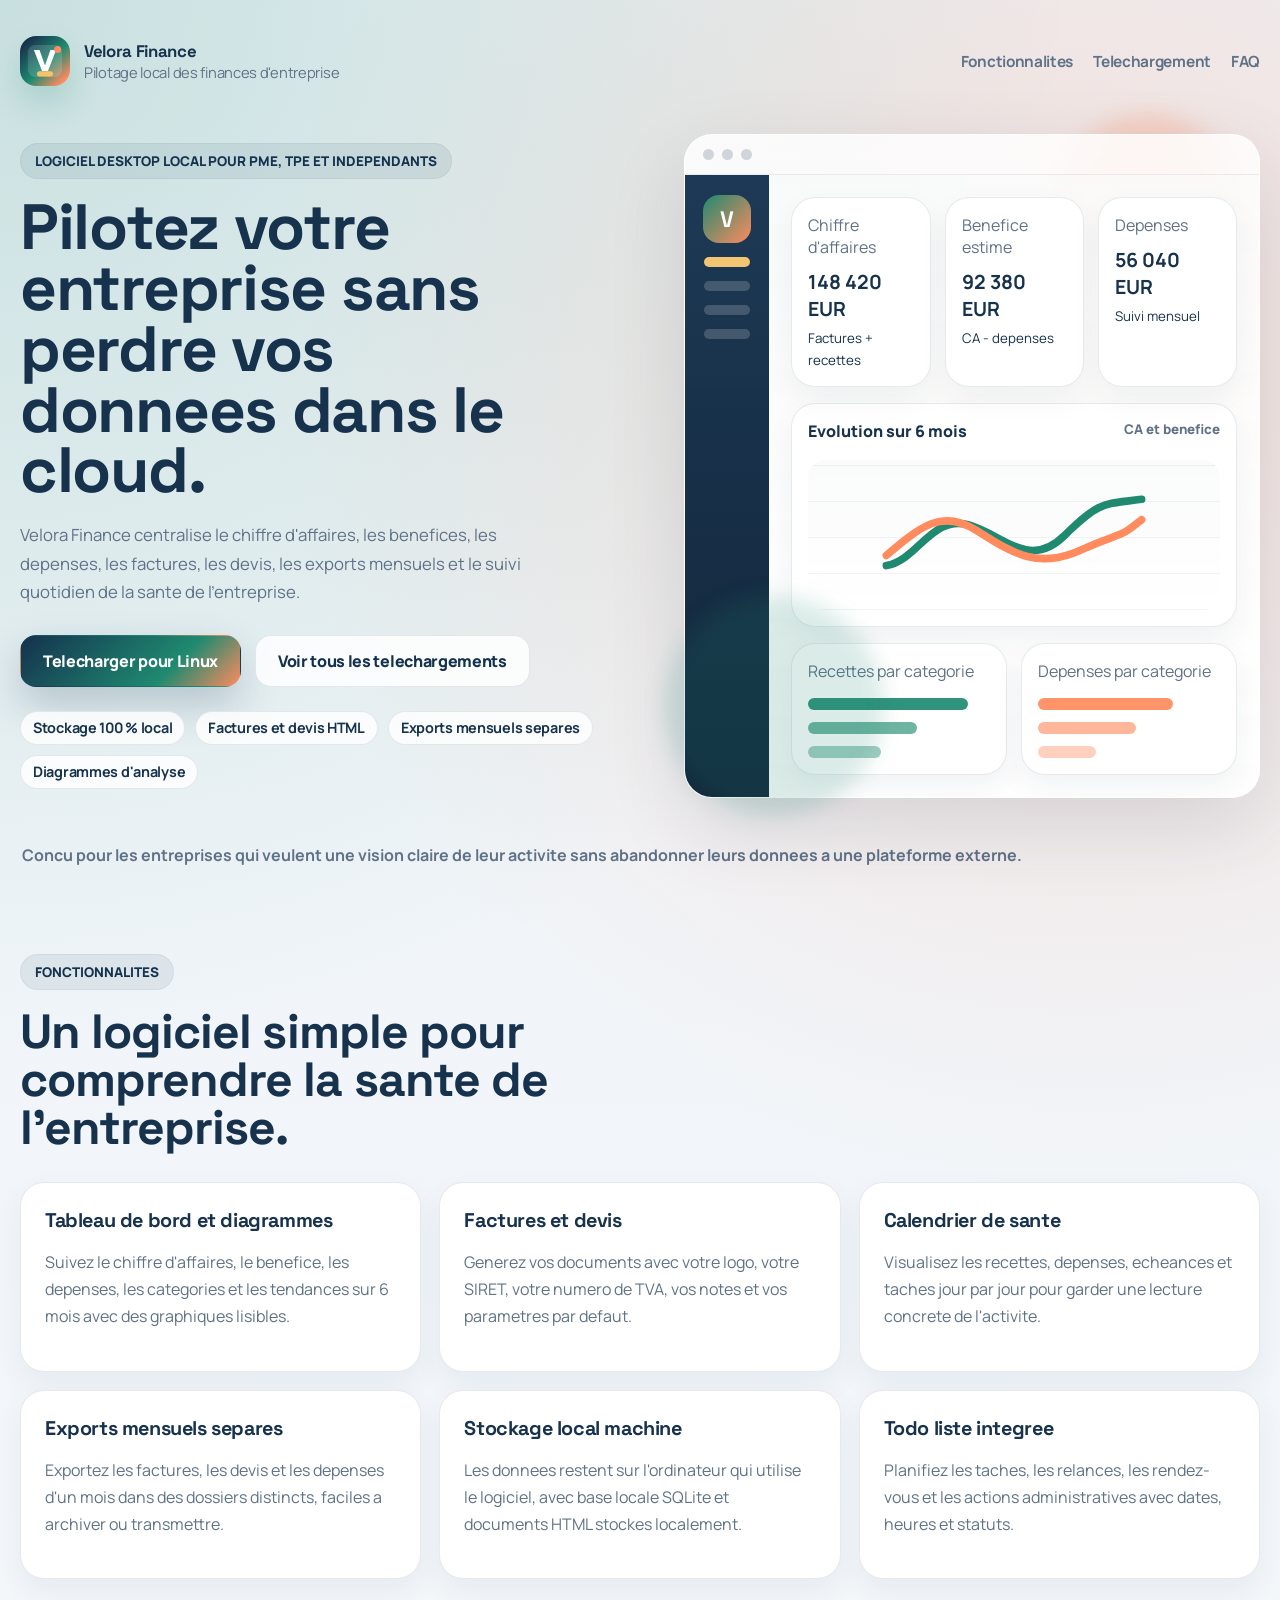
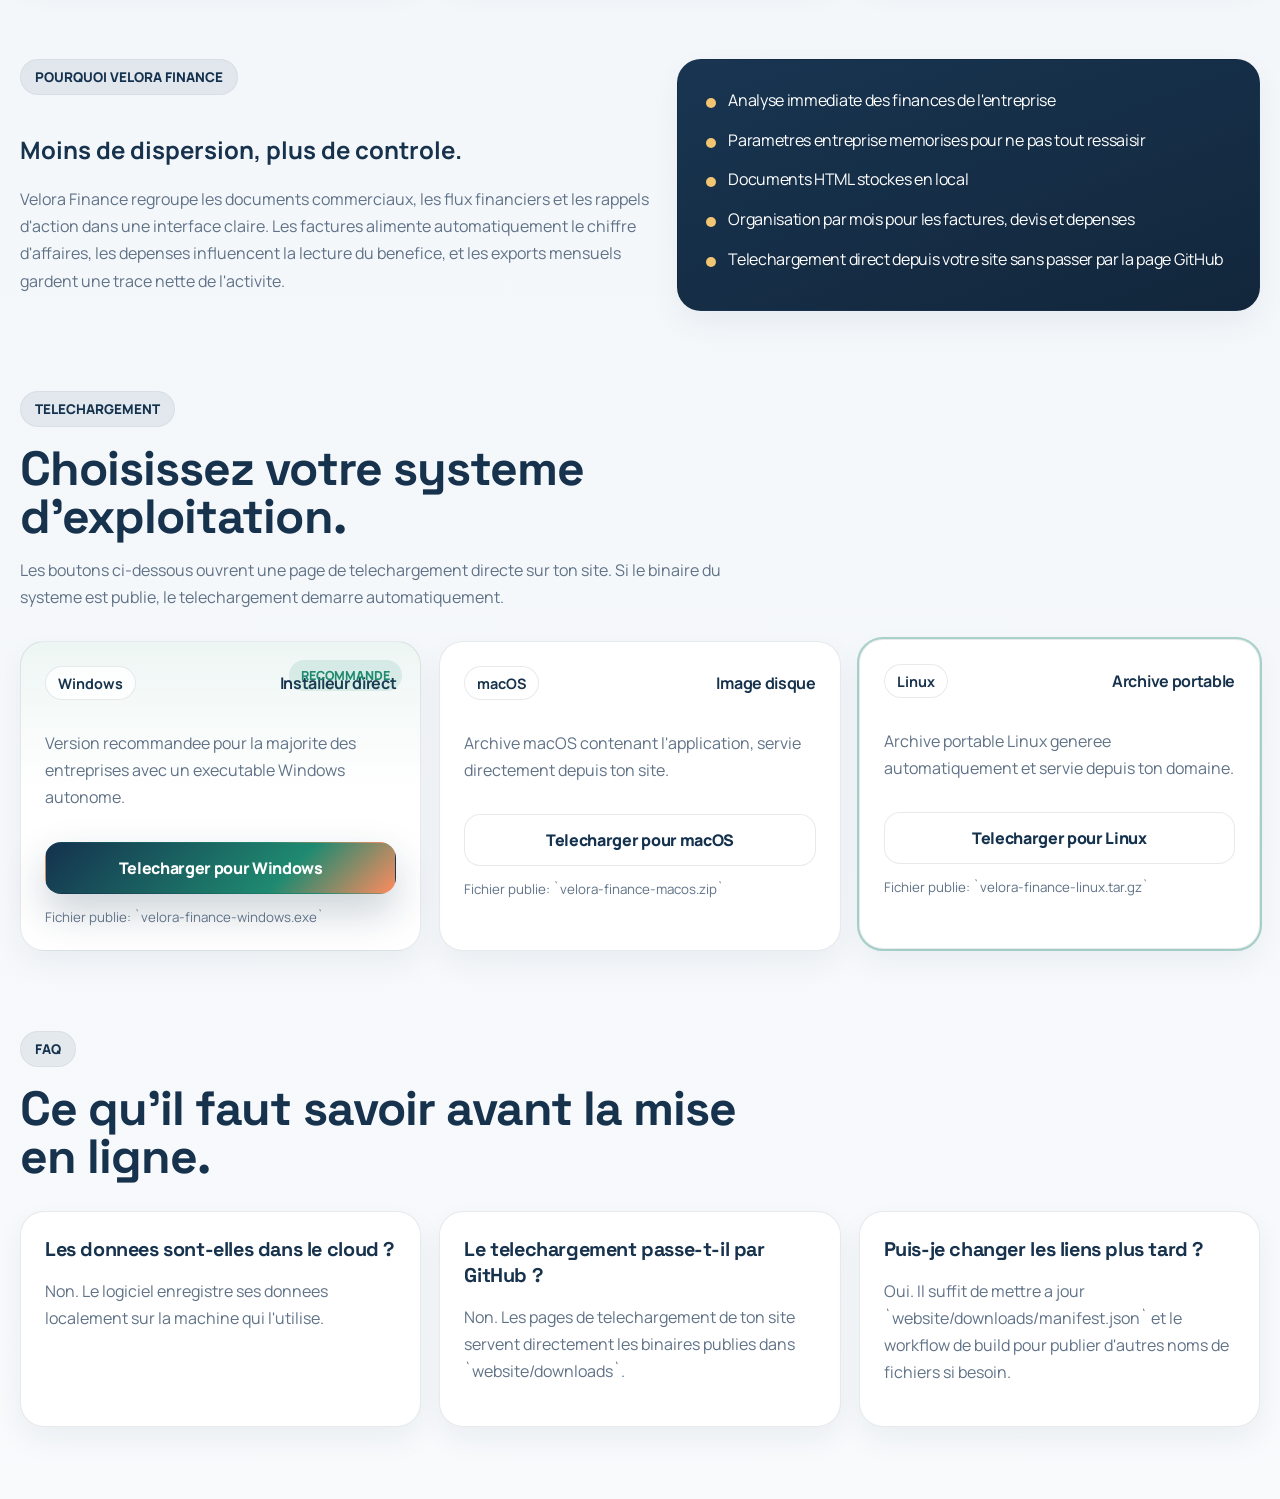
==== website/index.html @ 0680df42 "feat: initial Velora Finance release" ====
<!DOCTYPE html>
<html lang="fr">
<head>
    <meta charset="UTF-8">
    <meta name="viewport" content="width=device-width, initial-scale=1.0">
    <title>Velora Finance | Logiciel de gestion financiere locale</title>
    <meta name="description" content="Velora Finance aide les entreprises a suivre leur chiffre d'affaires, leurs benefices, leurs depenses, leurs factures et leurs devis avec un stockage 100 % local.">
    <link rel="icon" type="image/svg+xml" href="./logo.svg">
    <link rel="preconnect" href="https://fonts.googleapis.com">
    <link rel="preconnect" href="https://fonts.gstatic.com" crossorigin>
    <link href="https://fonts.googleapis.com/css2?family=Manrope:wght@400;500;700;800&family=Space+Grotesk:wght@500;700&display=swap" rel="stylesheet">
    <link rel="stylesheet" href="./styles.css">
</head>
<body>
    <div class="page-shell">
        <header class="site-header">
            <a class="brand" href="#top" aria-label="Velora Finance">
                <img src="./logo.svg" alt="Logo Velora Finance" class="brand-mark">
                <div>
                    <strong>Velora Finance</strong>
                    <span>Pilotage local des finances d'entreprise</span>
                </div>
            </a>
            <nav class="site-nav">
                <a href="#fonctionnalites">Fonctionnalites</a>
                <a href="#telechargement">Telechargement</a>
                <a href="#faq">FAQ</a>
            </nav>
        </header>

        <main id="top">
            <section class="hero">
                <div class="hero-copy">
                    <span class="eyebrow">Logiciel desktop local pour PME, TPE et independants</span>
                    <h1>Pilotez votre entreprise sans perdre vos donnees dans le cloud.</h1>
                    <p class="hero-text">
                        Velora Finance centralise le chiffre d'affaires, les benefices, les depenses, les factures,
                        les devis, les exports mensuels et le suivi quotidien de la sante de l'entreprise.
                    </p>
                    <div class="hero-actions">
                        <a id="hero-download" class="button button-primary" href="/telecharger/windows">Telecharger pour votre systeme</a>
                        <a class="button button-secondary" href="#telechargement">Voir tous les telechargements</a>
                    </div>
                    <div class="hero-badges">
                        <span>Stockage 100 % local</span>
                        <span>Factures et devis HTML</span>
                        <span>Exports mensuels separes</span>
                        <span>Diagrammes d'analyse</span>
                    </div>
                </div>

                <div class="hero-preview" aria-label="Apercu du logiciel">
                    <div class="preview-window">
                        <div class="preview-topbar">
                            <span></span>
                            <span></span>
                            <span></span>
                        </div>
                        <div class="preview-content">
                            <div class="preview-sidebar">
                                <div class="preview-logo">V</div>
                                <div class="preview-nav-item active"></div>
                                <div class="preview-nav-item"></div>
                                <div class="preview-nav-item"></div>
                                <div class="preview-nav-item"></div>
                            </div>
                            <div class="preview-main">
                                <div class="preview-grid">
                                    <article class="preview-card">
                                        <span>Chiffre d'affaires</span>
                                        <strong>148 420 EUR</strong>
                                        <small>Factures + recettes</small>
                                    </article>
                                    <article class="preview-card">
                                        <span>Benefice estime</span>
                                        <strong>92 380 EUR</strong>
                                        <small>CA - depenses</small>
                                    </article>
                                    <article class="preview-card">
                                        <span>Depenses</span>
                                        <strong>56 040 EUR</strong>
                                        <small>Suivi mensuel</small>
                                    </article>
                                </div>
                                <div class="preview-chart">
                                    <div class="chart-header">
                                        <span>Evolution sur 6 mois</span>
                                        <small>CA et benefice</small>
                                    </div>
                                    <div class="chart-lines">
                                        <span class="line teal"></span>
                                        <span class="line coral"></span>
                                    </div>
                                </div>
                                <div class="preview-lists">
                                    <div class="mini-panel">
                                        <span>Recettes par categorie</span>
                                        <div class="mini-bars teal-bars">
                                            <i></i><i></i><i></i>
                                        </div>
                                    </div>
                                    <div class="mini-panel">
                                        <span>Depenses par categorie</span>
                                        <div class="mini-bars coral-bars">
                                            <i></i><i></i><i></i>
                                        </div>
                                    </div>
                                </div>
                            </div>
                        </div>
                    </div>
                </div>
            </section>

            <section class="trust-strip">
                <p>Concu pour les entreprises qui veulent une vision claire de leur activite sans abandonner leurs donnees a une plateforme externe.</p>
            </section>

            <section id="fonctionnalites" class="section">
                <div class="section-head">
                    <span class="eyebrow">Fonctionnalites</span>
                    <h2>Un logiciel simple pour comprendre la sante de l'entreprise.</h2>
                </div>
                <div class="features-grid">
                    <article class="feature-card">
                        <h3>Tableau de bord et diagrammes</h3>
                        <p>Suivez le chiffre d'affaires, le benefice, les depenses, les categories et les tendances sur 6 mois avec des graphiques lisibles.</p>
                    </article>
                    <article class="feature-card">
                        <h3>Factures et devis</h3>
                        <p>Generez vos documents avec votre logo, votre SIRET, votre numero de TVA, vos notes et vos parametres par defaut.</p>
                    </article>
                    <article class="feature-card">
                        <h3>Calendrier de sante</h3>
                        <p>Visualisez les recettes, depenses, echeances et taches jour par jour pour garder une lecture concrete de l'activite.</p>
                    </article>
                    <article class="feature-card">
                        <h3>Exports mensuels separes</h3>
                        <p>Exportez les factures, les devis et les depenses d'un mois dans des dossiers distincts, faciles a archiver ou transmettre.</p>
                    </article>
                    <article class="feature-card">
                        <h3>Stockage local machine</h3>
                        <p>Les donnees restent sur l'ordinateur qui utilise le logiciel, avec base locale SQLite et documents HTML stockes localement.</p>
                    </article>
                    <article class="feature-card">
                        <h3>Todo liste integree</h3>
                        <p>Planifiez les taches, les relances, les rendez-vous et les actions administratives avec dates, heures et statuts.</p>
                    </article>
                </div>
            </section>

            <section class="section section-highlight">
                <div class="split-layout">
                    <div>
                        <span class="eyebrow">Pourquoi Velora Finance</span>
                        <h2>Moins de dispersion, plus de controle.</h2>
                        <p>
                            Velora Finance regroupe les documents commerciaux, les flux financiers et les rappels d'action
                            dans une interface claire. Les factures alimente automatiquement le chiffre d'affaires,
                            les depenses influencent la lecture du benefice, et les exports mensuels gardent une trace nette de l'activite.
                        </p>
                    </div>
                    <div class="highlight-panel">
                        <ul class="check-list">
                            <li>Analyse immediate des finances de l'entreprise</li>
                            <li>Parametres entreprise memorises pour ne pas tout ressaisir</li>
                            <li>Documents HTML stockes en local</li>
                            <li>Organisation par mois pour les factures, devis et depenses</li>
                            <li>Telechargement direct depuis votre site sans passer par la page GitHub</li>
                        </ul>
                    </div>
                </div>
            </section>

            <section id="telechargement" class="section">
                <div class="section-head">
                    <span class="eyebrow">Telechargement</span>
                    <h2>Choisissez votre systeme d'exploitation.</h2>
                    <p>Les boutons ci-dessous ouvrent une page de telechargement directe sur ton site. Si le binaire du systeme est publie, le telechargement demarre automatiquement.</p>
                </div>

                <div class="download-grid">
                    <article class="download-card recommended" data-os-card="windows">
                        <div class="download-top">
                            <span class="os-pill">Windows</span>
                            <strong>Installeur direct</strong>
                        </div>
                        <p>Version recommandee pour la majorite des entreprises avec un executable Windows autonome.</p>
                        <a class="button button-primary" href="/telecharger/windows">Telecharger pour Windows</a>
                        <small>Fichier publie: `velora-finance-windows.exe`</small>
                    </article>

                    <article class="download-card" data-os-card="macos">
                        <div class="download-top">
                            <span class="os-pill">macOS</span>
                            <strong>Image disque</strong>
                        </div>
                        <p>Archive macOS contenant l'application, servie directement depuis ton site.</p>
                        <a class="button button-secondary" href="/telecharger/macos">Telecharger pour macOS</a>
                        <small>Fichier publie: `velora-finance-macos.zip`</small>
                    </article>

                    <article class="download-card" data-os-card="linux">
                        <div class="download-top">
                            <span class="os-pill">Linux</span>
                            <strong>Archive portable</strong>
                        </div>
                        <p>Archive portable Linux generee automatiquement et servie depuis ton domaine.</p>
                        <a class="button button-secondary" href="/telecharger/linux">Telecharger pour Linux</a>
                        <small>Fichier publie: `velora-finance-linux.tar.gz`</small>
                    </article>
                </div>
            </section>

            <section id="faq" class="section">
                <div class="section-head">
                    <span class="eyebrow">FAQ</span>
                    <h2>Ce qu'il faut savoir avant la mise en ligne.</h2>
                </div>
                <div class="faq-list">
                    <article>
                        <h3>Les donnees sont-elles dans le cloud ?</h3>
                        <p>Non. Le logiciel enregistre ses donnees localement sur la machine qui l'utilise.</p>
                    </article>
                    <article>
                        <h3>Le telechargement passe-t-il par GitHub ?</h3>
                        <p>Non. Les pages de telechargement de ton site servent directement les binaires publies dans `website/downloads`.</p>
                    </article>
                    <article>
                        <h3>Puis-je changer les liens plus tard ?</h3>
                        <p>Oui. Il suffit de mettre a jour `website/downloads/manifest.json` et le workflow de build pour publier d'autres noms de fichiers si besoin.</p>
                    </article>
                </div>
            </section>
        </main>
    </div>

    <script src="./app.js"></script>
</body>
</html>
---- website/styles.css ----
:root {
    --navy: #14314e;
    --navy-deep: #0d2237;
    --teal: #1f8a70;
    --coral: #ff8b5e;
    --gold: #f2c572;
    --paper: #f4f6fa;
    --surface: #ffffff;
    --surface-soft: rgba(255, 255, 255, 0.7);
    --text: #17324d;
    --muted: #607287;
    --border: rgba(20, 49, 78, 0.1);
    --shadow: 0 28px 80px rgba(13, 34, 55, 0.12);
}

* {
    box-sizing: border-box;
}

html {
    scroll-behavior: smooth;
}

body {
    margin: 0;
    background:
        radial-gradient(circle at top left, rgba(31, 138, 112, 0.18), transparent 32%),
        radial-gradient(circle at 85% 12%, rgba(255, 139, 94, 0.2), transparent 28%),
        linear-gradient(180deg, #eef3f8 0%, #f8fafc 100%);
    color: var(--text);
    font-family: "Manrope", "Segoe UI", sans-serif;
}

a {
    color: inherit;
    text-decoration: none;
}

.page-shell {
    width: min(1240px, calc(100% - 40px));
    margin: 0 auto;
    padding: 20px 0 72px;
}

.site-header {
    display: flex;
    align-items: center;
    justify-content: space-between;
    gap: 24px;
    padding: 16px 0 24px;
}

.brand {
    display: inline-flex;
    align-items: center;
    gap: 14px;
}

.brand strong,
.brand span,
.site-nav a,
.hero-copy h1,
.section-head h2,
.feature-card h3,
.download-top strong,
.faq-list h3,
.check-list li,
.hero-badges span,
.button {
    letter-spacing: -0.02em;
}

.brand strong {
    display: block;
    font-family: "Space Grotesk", sans-serif;
    font-size: 1.05rem;
}

.brand span {
    display: block;
    color: var(--muted);
    font-size: 0.92rem;
}

.brand-mark {
    width: 50px;
    height: 50px;
    border-radius: 16px;
    box-shadow: 0 16px 30px rgba(31, 138, 112, 0.2);
}

.site-nav {
    display: flex;
    gap: 20px;
    flex-wrap: wrap;
}

.site-nav a {
    color: var(--muted);
    font-weight: 700;
    font-size: 0.96rem;
}

.hero {
    display: grid;
    grid-template-columns: 1.05fr 0.95fr;
    gap: 28px;
    align-items: center;
    padding: 24px 0 40px;
}

.eyebrow {
    display: inline-flex;
    align-items: center;
    gap: 8px;
    margin-bottom: 18px;
    padding: 8px 14px;
    background: rgba(20, 49, 78, 0.08);
    border: 1px solid rgba(20, 49, 78, 0.05);
    border-radius: 999px;
    color: var(--navy);
    font-size: 0.84rem;
    font-weight: 800;
    text-transform: uppercase;
}

.hero-copy h1 {
    max-width: 12ch;
    margin: 0;
    font-family: "Space Grotesk", sans-serif;
    font-size: clamp(2.7rem, 5vw, 4.8rem);
    line-height: 0.95;
}

.hero-text,
.section-head p,
.feature-card p,
.download-card p,
.faq-list p,
.section-highlight p {
    color: var(--muted);
    line-height: 1.7;
}

.hero-text {
    max-width: 56ch;
    margin: 20px 0 0;
    font-size: 1.05rem;
}

.hero-actions {
    display: flex;
    gap: 14px;
    flex-wrap: wrap;
    margin-top: 28px;
}

.button {
    display: inline-flex;
    align-items: center;
    justify-content: center;
    min-height: 52px;
    padding: 0 22px;
    border-radius: 16px;
    border: 1px solid transparent;
    font-weight: 800;
    transition: transform 160ms ease, box-shadow 160ms ease, background 160ms ease;
}

.button:hover {
    transform: translateY(-1px);
}

.button-primary {
    background: linear-gradient(135deg, var(--navy) 0%, var(--teal) 68%, var(--coral) 100%);
    color: #ffffff;
    box-shadow: 0 18px 40px rgba(20, 49, 78, 0.22);
}

.button-secondary {
    background: rgba(255, 255, 255, 0.82);
    border-color: var(--border);
    color: var(--navy);
}

.hero-badges {
    display: flex;
    gap: 10px;
    flex-wrap: wrap;
    margin-top: 24px;
}

.hero-badges span,
.os-pill {
    display: inline-flex;
    align-items: center;
    min-height: 34px;
    padding: 0 12px;
    border-radius: 999px;
    background: rgba(255, 255, 255, 0.8);
    border: 1px solid var(--border);
    font-size: 0.9rem;
    font-weight: 700;
}

.hero-preview {
    position: relative;
}

.hero-preview::before,
.hero-preview::after {
    content: "";
    position: absolute;
    inset: auto;
    border-radius: 999px;
    filter: blur(10px);
}

.hero-preview::before {
    width: 180px;
    height: 180px;
    right: 22px;
    top: -20px;
    background: rgba(255, 139, 94, 0.24);
}

.hero-preview::after {
    width: 220px;
    height: 220px;
    left: -20px;
    bottom: -18px;
    background: rgba(31, 138, 112, 0.16);
}

.preview-window {
    position: relative;
    overflow: hidden;
    background: rgba(255, 255, 255, 0.82);
    border: 1px solid rgba(255, 255, 255, 0.9);
    border-radius: 28px;
    box-shadow: var(--shadow);
    backdrop-filter: blur(14px);
}

.preview-topbar {
    display: flex;
    gap: 8px;
    padding: 14px 18px;
    border-bottom: 1px solid rgba(20, 49, 78, 0.08);
}

.preview-topbar span {
    width: 11px;
    height: 11px;
    border-radius: 50%;
    background: rgba(20, 49, 78, 0.18);
}

.preview-content {
    display: grid;
    grid-template-columns: 84px 1fr;
    min-height: 540px;
}

.preview-sidebar {
    display: flex;
    flex-direction: column;
    align-items: center;
    gap: 14px;
    padding: 20px 0;
    background: linear-gradient(180deg, rgba(20, 49, 78, 0.96), rgba(13, 34, 55, 0.98));
}

.preview-logo {
    display: grid;
    place-items: center;
    width: 48px;
    height: 48px;
    border-radius: 16px;
    background: linear-gradient(135deg, var(--teal), var(--coral));
    color: #ffffff;
    font-family: "Space Grotesk", sans-serif;
    font-size: 1.4rem;
    font-weight: 700;
}

.preview-nav-item {
    width: 46px;
    height: 10px;
    border-radius: 999px;
    background: rgba(255, 255, 255, 0.18);
}

.preview-nav-item.active {
    background: var(--gold);
}

.preview-main {
    padding: 22px;
    background:
        linear-gradient(180deg, rgba(255, 255, 255, 0.68), rgba(255, 255, 255, 0.98)),
        linear-gradient(135deg, rgba(31, 138, 112, 0.08), rgba(255, 139, 94, 0.08));
}

.preview-grid {
    display: grid;
    grid-template-columns: repeat(3, minmax(0, 1fr));
    gap: 14px;
}

.preview-card,
.preview-chart,
.mini-panel,
.feature-card,
.download-card,
.highlight-panel,
.faq-list article {
    border: 1px solid var(--border);
    border-radius: 24px;
    background: var(--surface);
    box-shadow: 0 12px 30px rgba(20, 49, 78, 0.06);
}

.preview-card {
    padding: 16px;
}

.preview-card span,
.chart-header small,
.mini-panel span,
.download-card small {
    color: var(--muted);
}

.preview-card strong {
    display: block;
    margin: 10px 0 4px;
    font-size: 1.22rem;
}

.preview-chart {
    margin-top: 16px;
    padding: 16px;
}

.chart-header {
    display: flex;
    justify-content: space-between;
    gap: 12px;
    font-weight: 800;
}

.chart-lines {
    position: relative;
    height: 150px;
    margin-top: 18px;
    border-radius: 18px;
    background:
        linear-gradient(180deg, rgba(20, 49, 78, 0.02) 0%, rgba(20, 49, 78, 0) 100%),
        repeating-linear-gradient(
            to top,
            rgba(20, 49, 78, 0.06) 0,
            rgba(20, 49, 78, 0.06) 1px,
            transparent 1px,
            transparent 36px
        );
}

.chart-lines .line {
    position: absolute;
    inset: 24px 18px 24px 18px;
    background-repeat: no-repeat;
    background-position: center;
    background-size: 100% 100%;
}

.chart-lines .line.teal {
    background-image: url("data:image/svg+xml,%3Csvg xmlns='http://www.w3.org/2000/svg' viewBox='0 0 100 40'%3E%3Cpath d='M0 32 C12 30, 18 12, 32 16 S56 34, 70 20 S86 8, 100 6' fill='none' stroke='%231f8a70' stroke-width='3' stroke-linecap='round'/%3E%3C/svg%3E");
}

.chart-lines .line.coral {
    background-image: url("data:image/svg+xml,%3Csvg xmlns='http://www.w3.org/2000/svg' viewBox='0 0 100 40'%3E%3Cpath d='M0 28 C14 16, 22 10, 35 18 S58 34, 76 26 S90 22, 100 14' fill='none' stroke='%23ff8b5e' stroke-width='3' stroke-linecap='round'/%3E%3C/svg%3E");
}

.preview-lists {
    display: grid;
    grid-template-columns: repeat(2, minmax(0, 1fr));
    gap: 14px;
    margin-top: 16px;
}

.mini-panel {
    padding: 16px;
}

.mini-bars {
    display: flex;
    flex-direction: column;
    gap: 12px;
    margin-top: 16px;
}

.mini-bars i {
    display: block;
    height: 12px;
    border-radius: 999px;
}

.teal-bars i:nth-child(1) { width: 88%; background: rgba(31, 138, 112, 0.92); }
.teal-bars i:nth-child(2) { width: 60%; background: rgba(31, 138, 112, 0.64); }
.teal-bars i:nth-child(3) { width: 40%; background: rgba(31, 138, 112, 0.42); }
.coral-bars i:nth-child(1) { width: 74%; background: rgba(255, 139, 94, 0.92); }
.coral-bars i:nth-child(2) { width: 54%; background: rgba(255, 139, 94, 0.62); }
.coral-bars i:nth-child(3) { width: 32%; background: rgba(255, 139, 94, 0.4); }

.trust-strip {
    margin: 6px 0 8px;
    padding: 0 2px;
}

.trust-strip p {
    margin: 0;
    color: var(--muted);
    font-weight: 700;
}

.section {
    padding: 80px 0 0;
}

.section-head {
    max-width: 760px;
}

.section-head h2 {
    margin: 0;
    font-family: "Space Grotesk", sans-serif;
    font-size: clamp(2rem, 4vw, 3rem);
    line-height: 1;
}

.section-head p {
    margin-top: 16px;
}

.features-grid,
.download-grid,
.faq-list {
    display: grid;
    gap: 18px;
    margin-top: 30px;
}

.features-grid {
    grid-template-columns: repeat(3, minmax(0, 1fr));
}

.feature-card {
    padding: 24px;
}

.feature-card h3,
.faq-list h3 {
    margin-top: 0;
    margin-bottom: 12px;
    font-family: "Space Grotesk", sans-serif;
    font-size: 1.24rem;
}

.section-highlight {
    position: relative;
}

.split-layout {
    display: grid;
    grid-template-columns: 1fr 0.92fr;
    gap: 24px;
    align-items: stretch;
}

.highlight-panel {
    padding: 28px;
    background: linear-gradient(160deg, rgba(20, 49, 78, 0.98), rgba(13, 34, 55, 0.98));
    color: #ffffff;
}

.check-list {
    margin: 0;
    padding: 0;
    list-style: none;
    display: grid;
    gap: 14px;
}

.check-list li {
    position: relative;
    padding-left: 22px;
    line-height: 1.6;
}

.check-list li::before {
    content: "";
    position: absolute;
    left: 0;
    top: 10px;
    width: 10px;
    height: 10px;
    border-radius: 50%;
    background: var(--gold);
}

.download-grid {
    grid-template-columns: repeat(3, minmax(0, 1fr));
}

.download-card {
    display: flex;
    flex-direction: column;
    gap: 14px;
    padding: 24px;
}

.download-card.recommended {
    position: relative;
    background:
        linear-gradient(180deg, rgba(31, 138, 112, 0.08), rgba(255, 255, 255, 1) 48%),
        var(--surface);
}

.download-card.recommended::before {
    content: "Recommande";
    position: absolute;
    top: 18px;
    right: 18px;
    padding: 7px 12px;
    border-radius: 999px;
    background: rgba(31, 138, 112, 0.12);
    color: var(--teal);
    font-size: 0.78rem;
    font-weight: 800;
    text-transform: uppercase;
}

.download-card.is-active {
    outline: 2px solid rgba(31, 138, 112, 0.35);
    transform: translateY(-2px);
}

.download-top {
    display: flex;
    justify-content: space-between;
    align-items: center;
    gap: 12px;
}

.faq-list {
    grid-template-columns: repeat(3, minmax(0, 1fr));
}

.faq-list article {
    padding: 24px;
}

@media (max-width: 1120px) {
    .hero,
    .split-layout,
    .features-grid,
    .download-grid,
    .faq-list {
        grid-template-columns: 1fr;
    }

    .preview-content {
        grid-template-columns: 64px 1fr;
    }
}

@media (max-width: 760px) {
    .page-shell {
        width: min(100% - 28px, 1240px);
    }

    .site-header {
        flex-direction: column;
        align-items: flex-start;
    }

    .hero-copy h1 {
        max-width: 100%;
    }

    .preview-grid,
    .preview-lists {
        grid-template-columns: 1fr;
    }

    .button {
        width: 100%;
    }

    .hero-actions {
        flex-direction: column;
    }
}
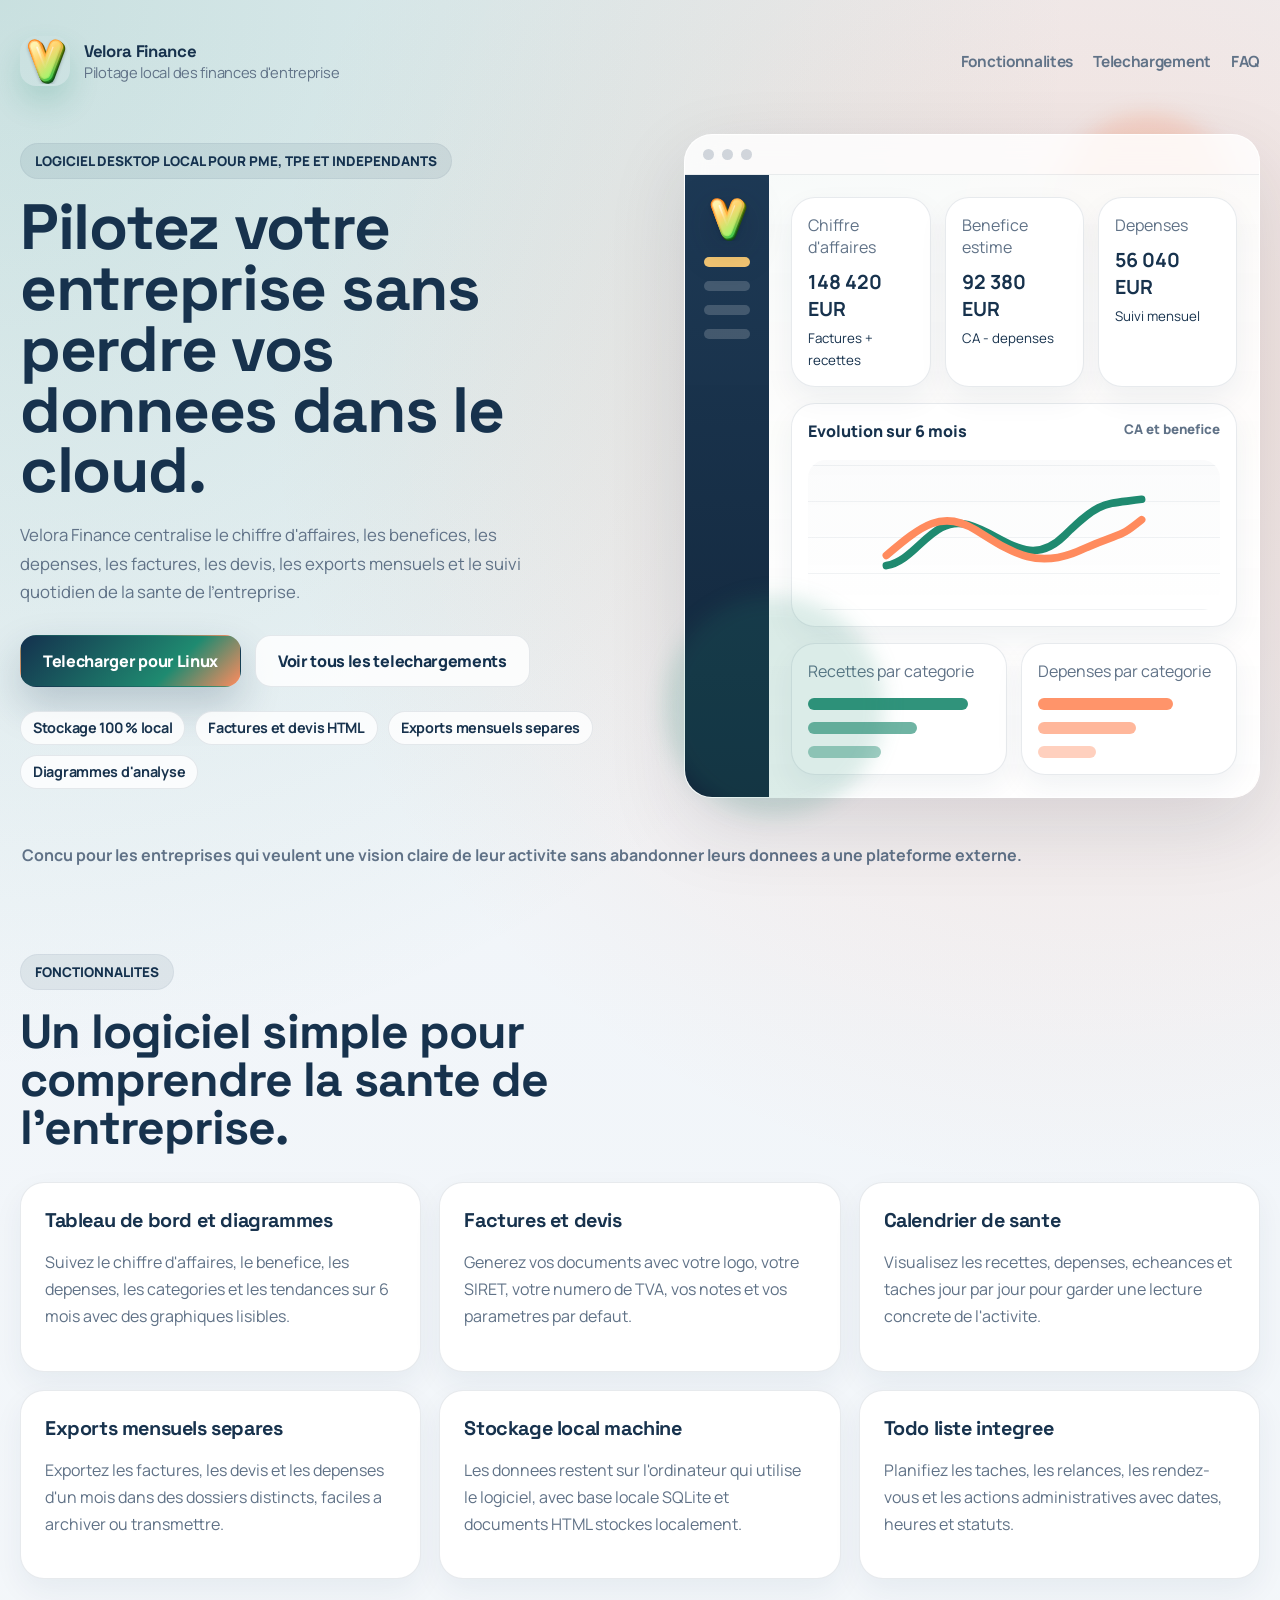
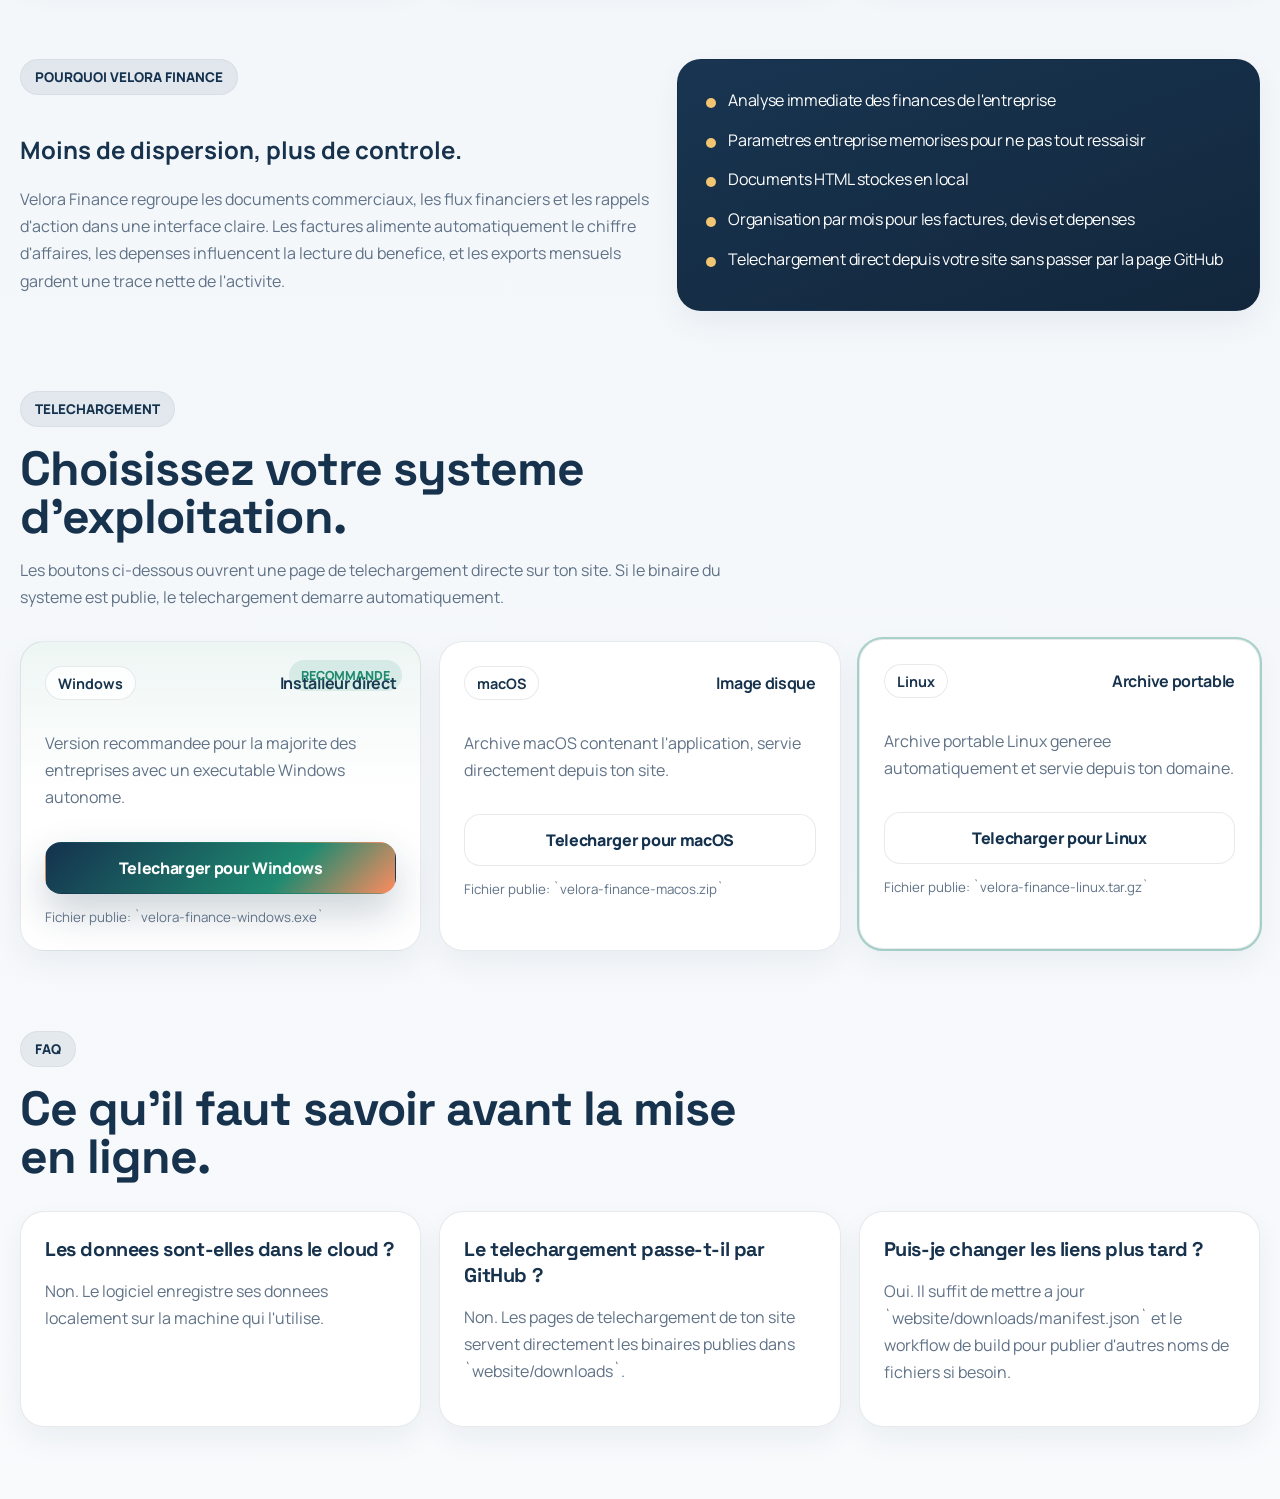
==== commit cc0ebdff: "ui: improve buttons, logo and interface polish" ====
--- a/website/index.html
+++ b/website/index.html
@@ -58,7 +58,7 @@
                         </div>
                         <div class="preview-content">
                             <div class="preview-sidebar">
-                                <div class="preview-logo">V</div>
+                                <img src="./logo.svg" alt="Logo Velora Finance" class="preview-logo">
                                 <div class="preview-nav-item active"></div>
                                 <div class="preview-nav-item"></div>
                                 <div class="preview-nav-item"></div>
--- a/website/styles.css
+++ b/website/styles.css
@@ -272,16 +272,10 @@
 }
 
 .preview-logo {
-    display: grid;
-    place-items: center;
     width: 48px;
     height: 48px;
-    border-radius: 16px;
-    background: linear-gradient(135deg, var(--teal), var(--coral));
-    color: #ffffff;
-    font-family: "Space Grotesk", sans-serif;
-    font-size: 1.4rem;
-    font-weight: 700;
+    object-fit: contain;
+    filter: drop-shadow(0 10px 18px rgba(15, 23, 42, 0.28));
 }
 
 .preview-nav-item {
@@ -602,4 +596,3 @@
         flex-direction: column;
     }
 }
-
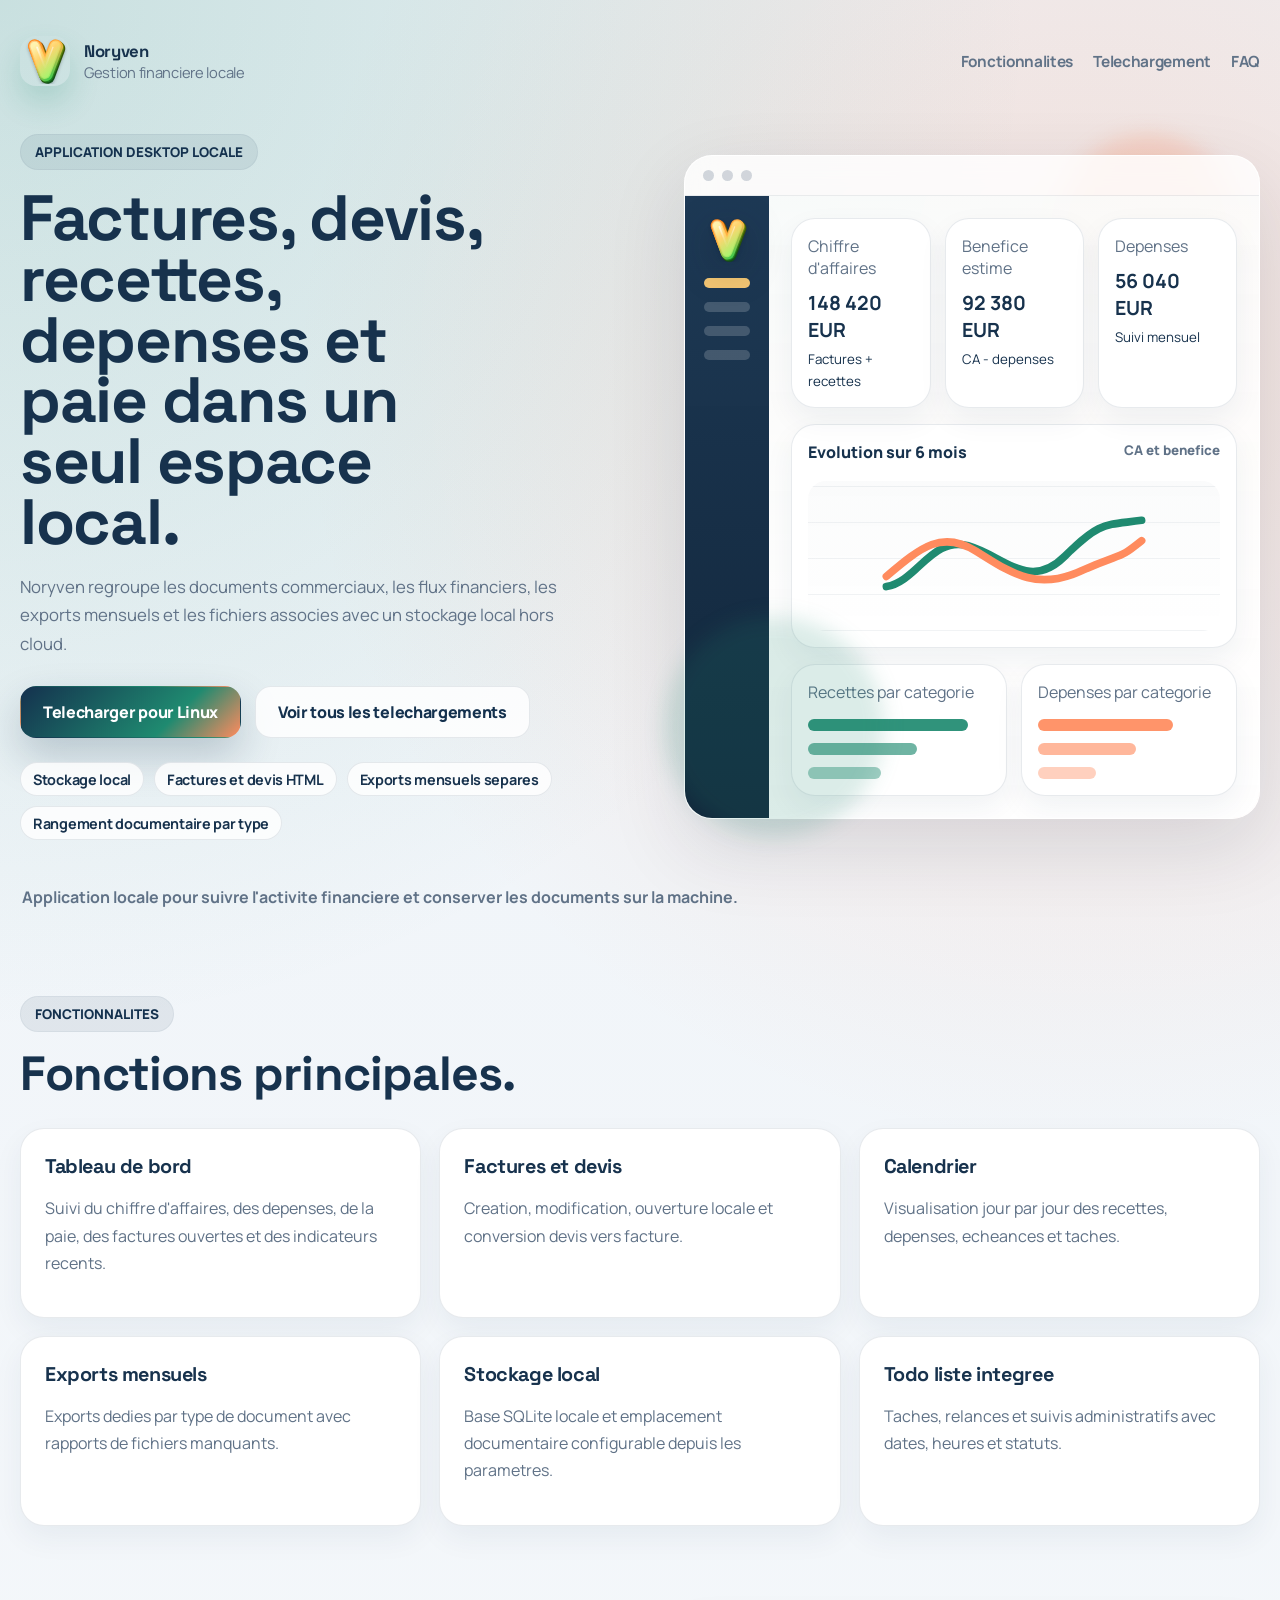
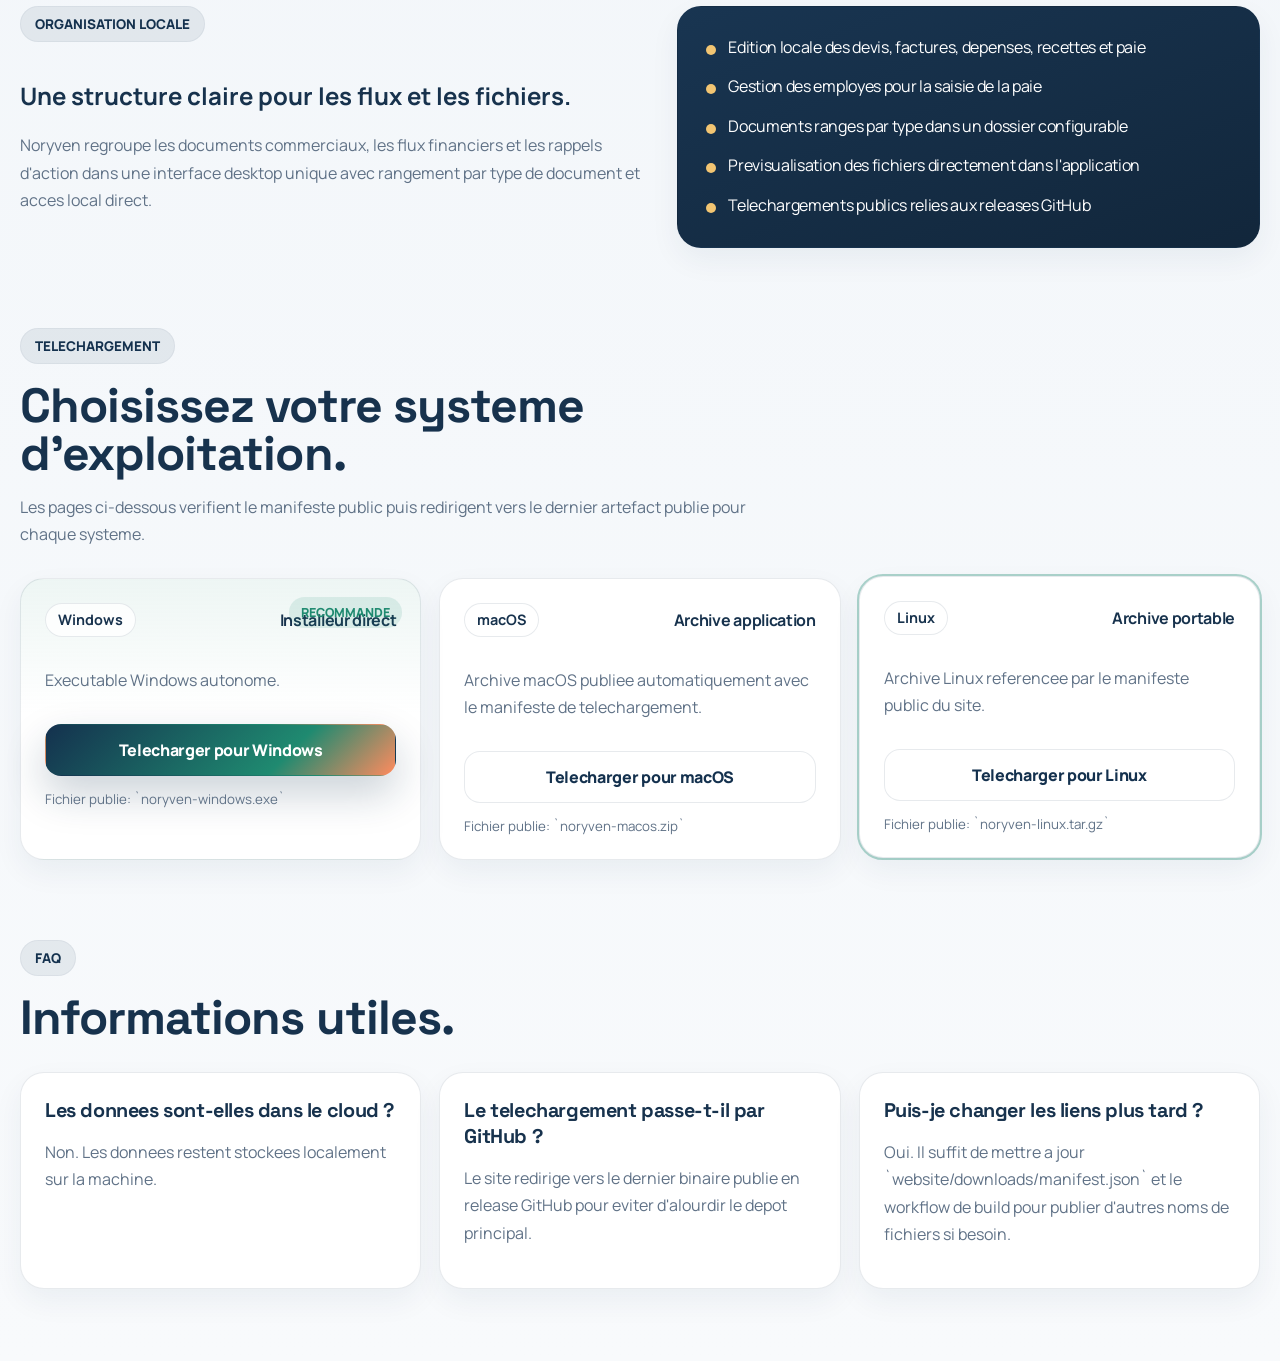
==== commit de3faa16: "ui: improve buttons, logo and interface polish" ====
--- a/website/index.html
+++ b/website/index.html
@@ -3,9 +3,9 @@
 <head>
     <meta charset="UTF-8">
     <meta name="viewport" content="width=device-width, initial-scale=1.0">
-    <title>Velora Finance | Logiciel de gestion financiere locale</title>
-    <meta name="description" content="Velora Finance aide les entreprises a suivre leur chiffre d'affaires, leurs benefices, leurs depenses, leurs factures et leurs devis avec un stockage 100 % local.">
-    <link rel="icon" type="image/svg+xml" href="./logo.svg">
+    <title>Noryven | Gestion financiere locale</title>
+    <meta name="description" content="Noryven est un logiciel desktop local pour suivre factures, devis, recettes, depenses, paie et documents financiers.">
+    <link rel="icon" href="./favicon.ico">
     <link rel="preconnect" href="https://fonts.googleapis.com">
     <link rel="preconnect" href="https://fonts.gstatic.com" crossorigin>
     <link href="https://fonts.googleapis.com/css2?family=Manrope:wght@400;500;700;800&family=Space+Grotesk:wght@500;700&display=swap" rel="stylesheet">
@@ -14,11 +14,11 @@
 <body>
     <div class="page-shell">
         <header class="site-header">
-            <a class="brand" href="#top" aria-label="Velora Finance">
-                <img src="./logo.svg" alt="Logo Velora Finance" class="brand-mark">
+            <a class="brand" href="#top" aria-label="Noryven">
+                <img src="./logo.svg" alt="Logo Noryven" class="brand-mark">
                 <div>
-                    <strong>Velora Finance</strong>
-                    <span>Pilotage local des finances d'entreprise</span>
+                    <strong>Noryven</strong>
+                    <span>Gestion financiere locale</span>
                 </div>
             </a>
             <nav class="site-nav">
@@ -31,21 +31,21 @@
         <main id="top">
             <section class="hero">
                 <div class="hero-copy">
-                    <span class="eyebrow">Logiciel desktop local pour PME, TPE et independants</span>
-                    <h1>Pilotez votre entreprise sans perdre vos donnees dans le cloud.</h1>
+                    <span class="eyebrow">Application desktop locale</span>
+                    <h1>Factures, devis, recettes, depenses et paie dans un seul espace local.</h1>
                     <p class="hero-text">
-                        Velora Finance centralise le chiffre d'affaires, les benefices, les depenses, les factures,
-                        les devis, les exports mensuels et le suivi quotidien de la sante de l'entreprise.
+                        Noryven regroupe les documents commerciaux, les flux financiers, les exports mensuels
+                        et les fichiers associes avec un stockage local hors cloud.
                     </p>
                     <div class="hero-actions">
                         <a id="hero-download" class="button button-primary" href="/telecharger/windows">Telecharger pour votre systeme</a>
                         <a class="button button-secondary" href="#telechargement">Voir tous les telechargements</a>
                     </div>
                     <div class="hero-badges">
-                        <span>Stockage 100 % local</span>
+                        <span>Stockage local</span>
                         <span>Factures et devis HTML</span>
                         <span>Exports mensuels separes</span>
-                        <span>Diagrammes d'analyse</span>
+                        <span>Rangement documentaire par type</span>
                     </div>
                 </div>
 
@@ -58,7 +58,7 @@
                         </div>
                         <div class="preview-content">
                             <div class="preview-sidebar">
-                                <img src="./logo.svg" alt="Logo Velora Finance" class="preview-logo">
+                                <img src="./logo.svg" alt="Logo Noryven" class="preview-logo">
                                 <div class="preview-nav-item active"></div>
                                 <div class="preview-nav-item"></div>
                                 <div class="preview-nav-item"></div>
@@ -113,38 +113,38 @@
             </section>
 
             <section class="trust-strip">
-                <p>Concu pour les entreprises qui veulent une vision claire de leur activite sans abandonner leurs donnees a une plateforme externe.</p>
+                <p>Application locale pour suivre l'activite financiere et conserver les documents sur la machine.</p>
             </section>
 
             <section id="fonctionnalites" class="section">
                 <div class="section-head">
                     <span class="eyebrow">Fonctionnalites</span>
-                    <h2>Un logiciel simple pour comprendre la sante de l'entreprise.</h2>
+                    <h2>Fonctions principales.</h2>
                 </div>
                 <div class="features-grid">
                     <article class="feature-card">
-                        <h3>Tableau de bord et diagrammes</h3>
-                        <p>Suivez le chiffre d'affaires, le benefice, les depenses, les categories et les tendances sur 6 mois avec des graphiques lisibles.</p>
+                        <h3>Tableau de bord</h3>
+                        <p>Suivi du chiffre d'affaires, des depenses, de la paie, des factures ouvertes et des indicateurs recents.</p>
                     </article>
                     <article class="feature-card">
                         <h3>Factures et devis</h3>
-                        <p>Generez vos documents avec votre logo, votre SIRET, votre numero de TVA, vos notes et vos parametres par defaut.</p>
-                    </article>
-                    <article class="feature-card">
-                        <h3>Calendrier de sante</h3>
-                        <p>Visualisez les recettes, depenses, echeances et taches jour par jour pour garder une lecture concrete de l'activite.</p>
-                    </article>
-                    <article class="feature-card">
-                        <h3>Exports mensuels separes</h3>
-                        <p>Exportez les factures, les devis et les depenses d'un mois dans des dossiers distincts, faciles a archiver ou transmettre.</p>
-                    </article>
-                    <article class="feature-card">
-                        <h3>Stockage local machine</h3>
-                        <p>Les donnees restent sur l'ordinateur qui utilise le logiciel, avec base locale SQLite et documents HTML stockes localement.</p>
+                        <p>Creation, modification, ouverture locale et conversion devis vers facture.</p>
+                    </article>
+                    <article class="feature-card">
+                        <h3>Calendrier</h3>
+                        <p>Visualisation jour par jour des recettes, depenses, echeances et taches.</p>
+                    </article>
+                    <article class="feature-card">
+                        <h3>Exports mensuels</h3>
+                        <p>Exports dedies par type de document avec rapports de fichiers manquants.</p>
+                    </article>
+                    <article class="feature-card">
+                        <h3>Stockage local</h3>
+                        <p>Base SQLite locale et emplacement documentaire configurable depuis les parametres.</p>
                     </article>
                     <article class="feature-card">
                         <h3>Todo liste integree</h3>
-                        <p>Planifiez les taches, les relances, les rendez-vous et les actions administratives avec dates, heures et statuts.</p>
+                        <p>Taches, relances et suivis administratifs avec dates, heures et statuts.</p>
                     </article>
                 </div>
             </section>
@@ -152,21 +152,20 @@
             <section class="section section-highlight">
                 <div class="split-layout">
                     <div>
-                        <span class="eyebrow">Pourquoi Velora Finance</span>
-                        <h2>Moins de dispersion, plus de controle.</h2>
+                        <span class="eyebrow">Organisation locale</span>
+                        <h2>Une structure claire pour les flux et les fichiers.</h2>
                         <p>
-                            Velora Finance regroupe les documents commerciaux, les flux financiers et les rappels d'action
-                            dans une interface claire. Les factures alimente automatiquement le chiffre d'affaires,
-                            les depenses influencent la lecture du benefice, et les exports mensuels gardent une trace nette de l'activite.
+                            Noryven regroupe les documents commerciaux, les flux financiers et les rappels d'action
+                            dans une interface desktop unique avec rangement par type de document et acces local direct.
                         </p>
                     </div>
                     <div class="highlight-panel">
                         <ul class="check-list">
-                            <li>Analyse immediate des finances de l'entreprise</li>
-                            <li>Parametres entreprise memorises pour ne pas tout ressaisir</li>
-                            <li>Documents HTML stockes en local</li>
-                            <li>Organisation par mois pour les factures, devis et depenses</li>
-                            <li>Telechargement direct depuis votre site sans passer par la page GitHub</li>
+                            <li>Edition locale des devis, factures, depenses, recettes et paie</li>
+                            <li>Gestion des employes pour la saisie de la paie</li>
+                            <li>Documents ranges par type dans un dossier configurable</li>
+                            <li>Previsualisation des fichiers directement dans l'application</li>
+                            <li>Telechargements publics relies aux releases GitHub</li>
                         </ul>
                     </div>
                 </div>
@@ -176,7 +175,7 @@
                 <div class="section-head">
                     <span class="eyebrow">Telechargement</span>
                     <h2>Choisissez votre systeme d'exploitation.</h2>
-                    <p>Les boutons ci-dessous ouvrent une page de telechargement directe sur ton site. Si le binaire du systeme est publie, le telechargement demarre automatiquement.</p>
+                    <p>Les pages ci-dessous verifient le manifeste public puis redirigent vers le dernier artefact publie pour chaque systeme.</p>
                 </div>
 
                 <div class="download-grid">
@@ -185,19 +184,19 @@
                             <span class="os-pill">Windows</span>
                             <strong>Installeur direct</strong>
                         </div>
-                        <p>Version recommandee pour la majorite des entreprises avec un executable Windows autonome.</p>
+                        <p>Executable Windows autonome.</p>
                         <a class="button button-primary" href="/telecharger/windows">Telecharger pour Windows</a>
-                        <small>Fichier publie: `velora-finance-windows.exe`</small>
+                        <small>Fichier publie: `noryven-windows.exe`</small>
                     </article>
 
                     <article class="download-card" data-os-card="macos">
                         <div class="download-top">
                             <span class="os-pill">macOS</span>
-                            <strong>Image disque</strong>
-                        </div>
-                        <p>Archive macOS contenant l'application, servie directement depuis ton site.</p>
+                            <strong>Archive application</strong>
+                        </div>
+                        <p>Archive macOS publiee automatiquement avec le manifeste de telechargement.</p>
                         <a class="button button-secondary" href="/telecharger/macos">Telecharger pour macOS</a>
-                        <small>Fichier publie: `velora-finance-macos.zip`</small>
+                        <small>Fichier publie: `noryven-macos.zip`</small>
                     </article>
 
                     <article class="download-card" data-os-card="linux">
@@ -205,9 +204,9 @@
                             <span class="os-pill">Linux</span>
                             <strong>Archive portable</strong>
                         </div>
-                        <p>Archive portable Linux generee automatiquement et servie depuis ton domaine.</p>
+                        <p>Archive Linux referencee par le manifeste public du site.</p>
                         <a class="button button-secondary" href="/telecharger/linux">Telecharger pour Linux</a>
-                        <small>Fichier publie: `velora-finance-linux.tar.gz`</small>
+                        <small>Fichier publie: `noryven-linux.tar.gz`</small>
                     </article>
                 </div>
             </section>
@@ -215,16 +214,16 @@
             <section id="faq" class="section">
                 <div class="section-head">
                     <span class="eyebrow">FAQ</span>
-                    <h2>Ce qu'il faut savoir avant la mise en ligne.</h2>
+                    <h2>Informations utiles.</h2>
                 </div>
                 <div class="faq-list">
                     <article>
                         <h3>Les donnees sont-elles dans le cloud ?</h3>
-                        <p>Non. Le logiciel enregistre ses donnees localement sur la machine qui l'utilise.</p>
+                        <p>Non. Les donnees restent stockees localement sur la machine.</p>
                     </article>
                     <article>
                         <h3>Le telechargement passe-t-il par GitHub ?</h3>
-                        <p>Non. Les pages de telechargement de ton site servent directement les binaires publies dans `website/downloads`.</p>
+                        <p>Le site redirige vers le dernier binaire publie en release GitHub pour eviter d'alourdir le depot principal.</p>
                     </article>
                     <article>
                         <h3>Puis-je changer les liens plus tard ?</h3>
